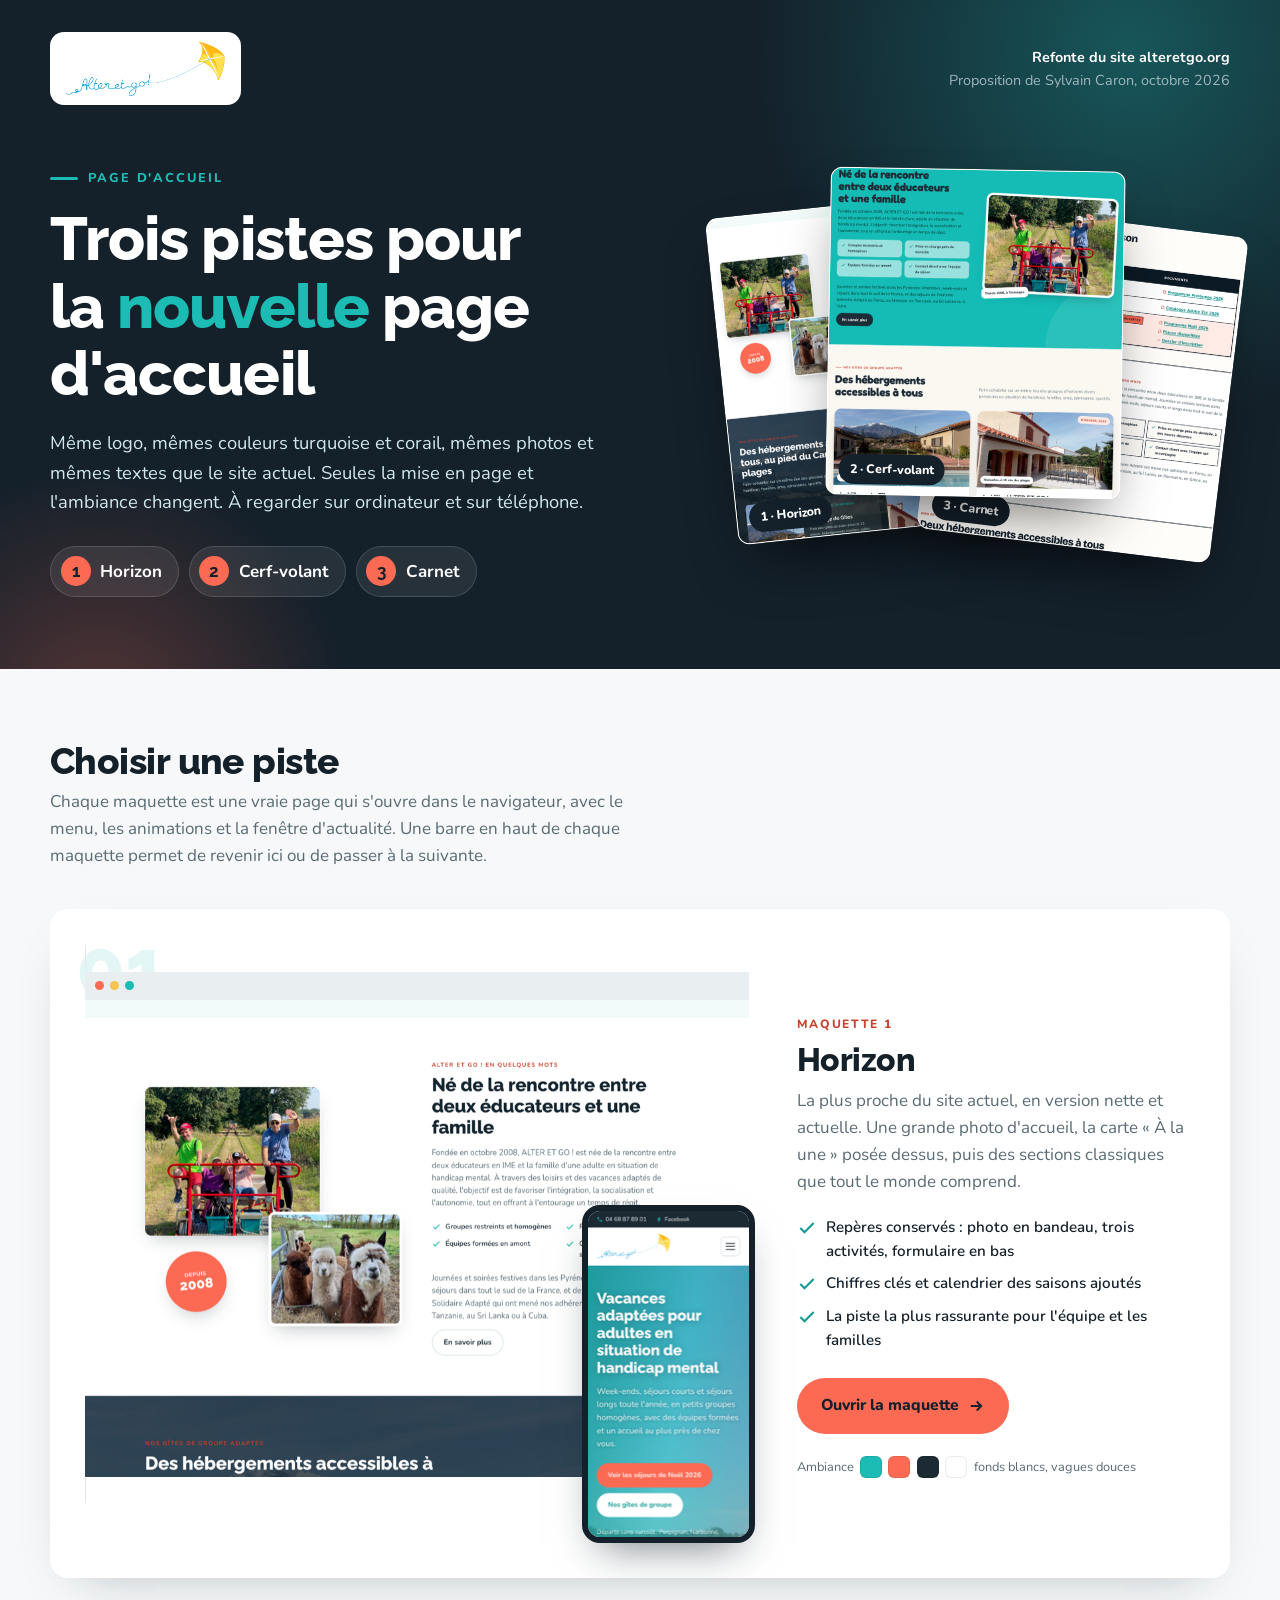
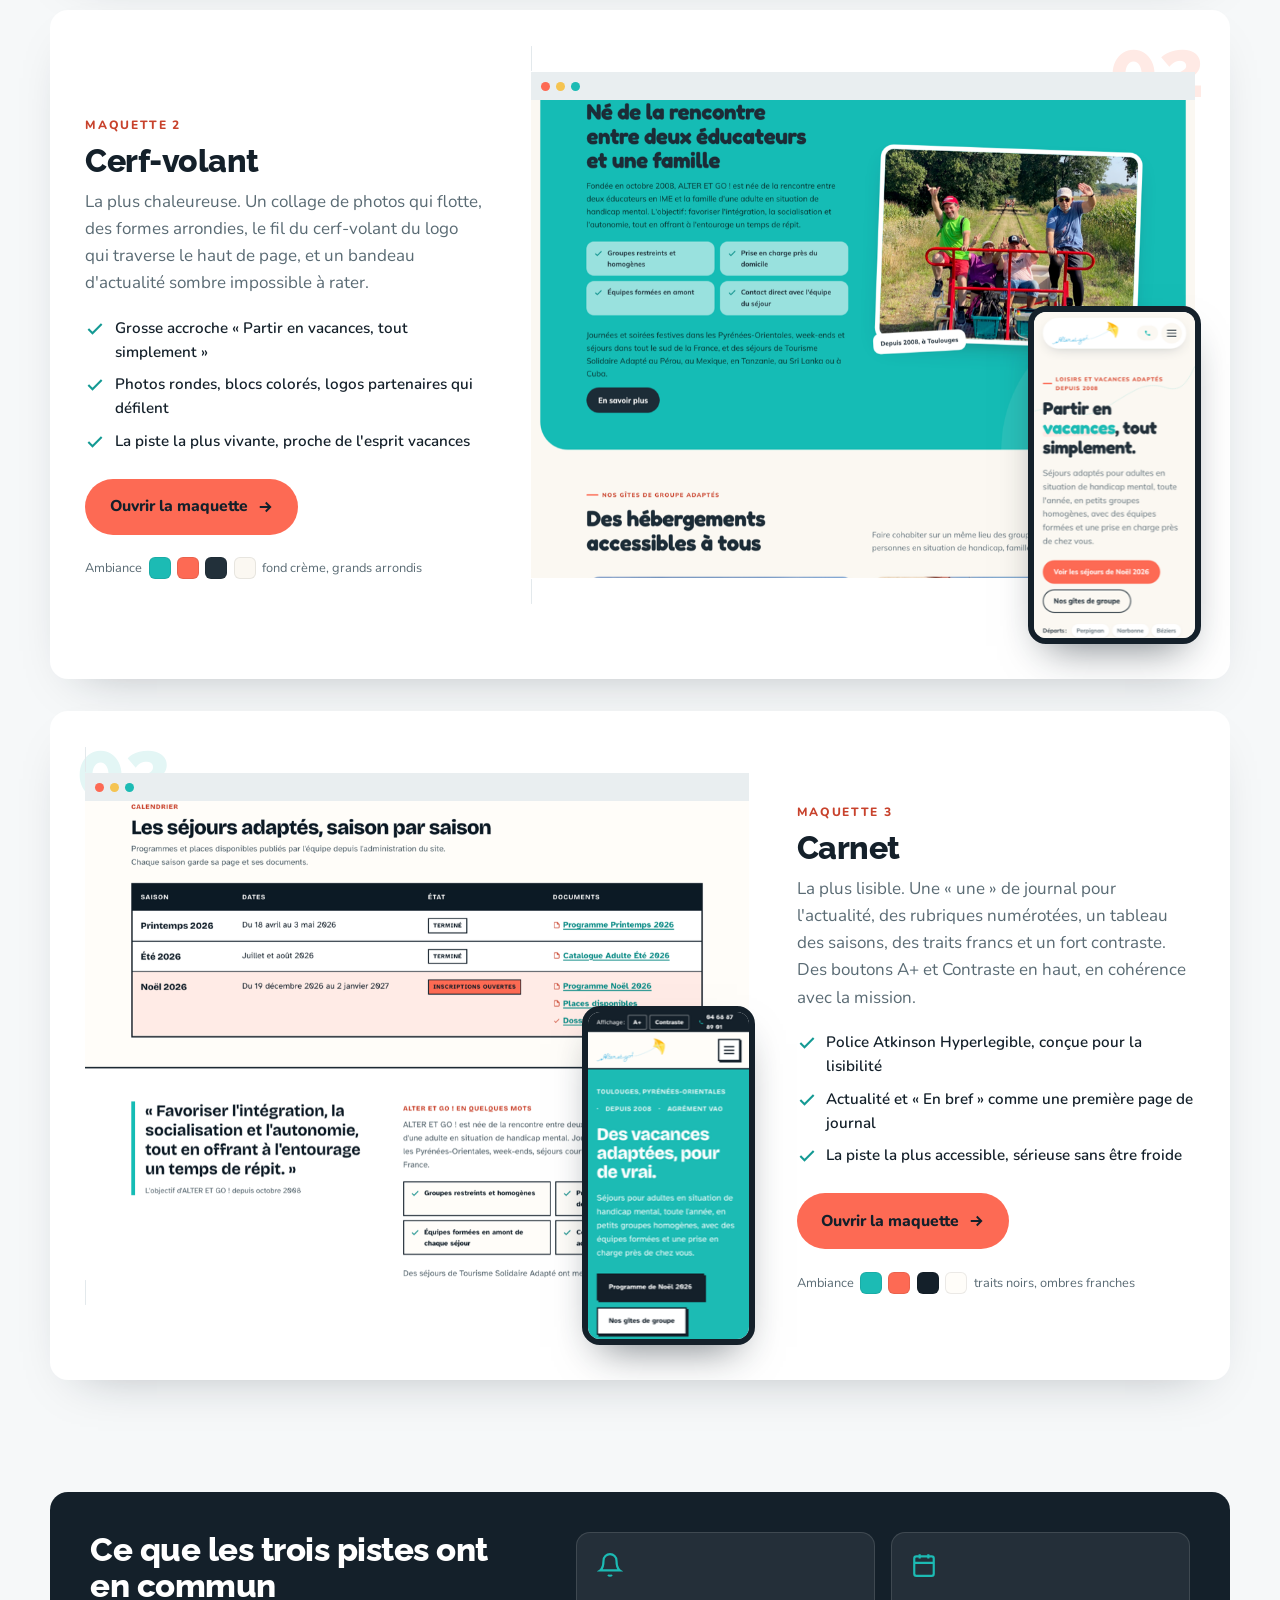
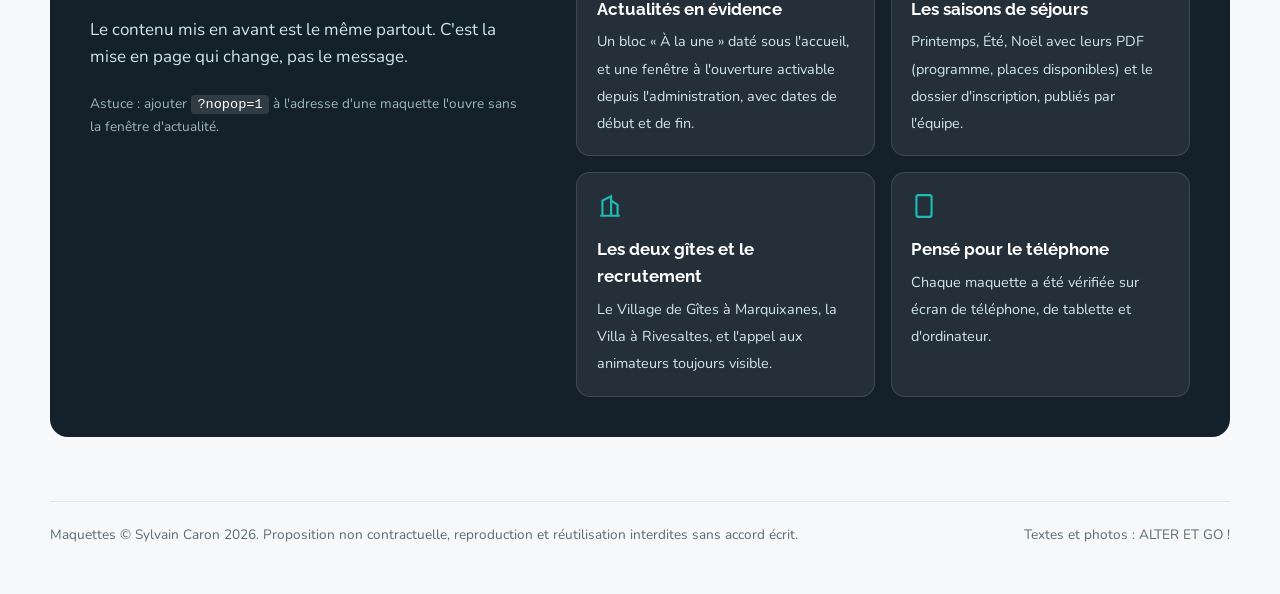
==== index.html @ 238f7282 "Maquettes page d'accueil ALTER ET GO ! : 3 pistes, index, barre de navigation Co-Authored-By: Claude" ====
<!DOCTYPE html>
<html lang="fr">
<head>
<meta charset="utf-8">
<meta name="viewport" content="width=device-width, initial-scale=1">
<title>ALTER ET GO ! Trois pistes pour la nouvelle page d'accueil</title>
<meta name="robots" content="noindex, nofollow">
<meta name="author" content="Sylvain Caron">
<meta name="copyright" content="Maquettes (c) Sylvain Caron 2026. Proposition non contractuelle. Reproduction et réutilisation interdites sans accord écrit.">
<link rel="preconnect" href="https://fonts.googleapis.com">
<link href="https://fonts.googleapis.com/css2?family=Raleway:wght@700;800&family=Nunito:wght@400;600;700;800&display=swap" rel="stylesheet">
<style>
:root{--turquoise:#1cbbb4;--turquoise-d:#149a94;--turquoise-l:#e3f6f5;--corail:#fd6a54;--corail-d:#c8422c;--corail-l:#ffeae5;--encre:#14202a;--encre-2:#1b2a33;--gris:#5a6b74;--papier:#f6f8f9;--blanc:#fff;--display:'Raleway',sans-serif;--body:'Nunito',sans-serif;--r:18px}
*{box-sizing:border-box;margin:0;padding:0}
html{scroll-behavior:smooth}
body{font-family:var(--body);background:var(--papier);color:var(--encre);line-height:1.6;font-size:17px;-webkit-font-smoothing:antialiased;overflow-x:hidden}
img{display:block;max-width:100%}
a{color:var(--turquoise-d)}
h1,h2,h3{font-family:var(--display);line-height:1.1;letter-spacing:-.015em;font-weight:800}
.wrap{width:min(1180px,100% - 40px);margin-inline:auto}
.btn{display:inline-flex;align-items:center;gap:.5rem;padding:.85rem 1.4rem;border-radius:999px;font-weight:800;text-decoration:none;cursor:pointer;border:2px solid transparent;transition:transform .2s,box-shadow .2s,background .2s;font-size:.98rem}
.btn:hover{transform:translateY(-2px);box-shadow:0 14px 30px -14px rgba(20,32,42,.5)}
.btn:focus-visible{outline:3px solid var(--corail);outline-offset:3px}
.btn-corail{background:var(--corail);color:var(--encre)}
.btn-blanc{background:#fff;color:var(--encre);border-color:#dfe7ea}
.btn-ghost{background:transparent;color:#fff;border-color:rgba(255,255,255,.4)}
.btn svg{width:18px;height:18px}
@media(prefers-reduced-motion:reduce){*{animation:none!important;transition:none!important}}

/* entete */
.top{background:var(--encre);color:#fff;position:relative;overflow:hidden}
.top::before{content:"";position:absolute;width:900px;height:900px;border-radius:50%;background:radial-gradient(circle,rgba(28,187,180,.35),transparent 60%);right:-300px;top:-400px}
.top::after{content:"";position:absolute;width:600px;height:600px;border-radius:50%;background:radial-gradient(circle,rgba(253,106,84,.28),transparent 60%);left:-200px;bottom:-350px}
.top .wrap{position:relative;z-index:1;padding:2rem 0 4.5rem}
.top .ligne{display:flex;justify-content:space-between;align-items:center;gap:1rem;flex-wrap:wrap;margin-bottom:3.5rem}
.top .logo{background:#fff;border-radius:14px;padding:.6rem 1rem;display:inline-block}
.top .logo img{height:54px}
.top .qui{font-size:.9rem;color:#9fb6bd;text-align:right}
.top .qui b{color:#fff;display:block}
.top .hero{display:grid;grid-template-columns:1.1fr .9fr;gap:3rem;align-items:center}
.top .kicker{display:inline-flex;align-items:center;gap:.6rem;font-weight:800;font-size:.8rem;letter-spacing:.14em;text-transform:uppercase;color:var(--turquoise);margin-bottom:1rem}
.top .kicker i{width:28px;height:3px;background:var(--turquoise);border-radius:3px}
.top h1{font-size:clamp(2.3rem,4.8vw,3.9rem);max-width:14ch}
.top h1 em{font-style:normal;color:var(--turquoise)}
.top p.lead{color:#cfe7ea;font-size:1.15rem;max-width:50ch;margin:1.3rem 0 1.8rem}
.top .sommaire{display:flex;gap:.6rem;flex-wrap:wrap}
.top .sommaire a{display:inline-flex;align-items:center;gap:.6rem;background:rgba(255,255,255,.08);border:1px solid rgba(255,255,255,.14);color:#fff;text-decoration:none;font-weight:700;padding:.6rem 1rem .6rem .6rem;border-radius:999px;transition:background .2s}
.top .sommaire a:hover{background:rgba(255,255,255,.18)}
.top .sommaire a b{width:30px;height:30px;border-radius:50%;background:var(--corail);color:var(--encre);display:grid;place-items:center;font-family:var(--display)}
/* eventail de 3 ecrans */
.eventail{position:relative;height:420px}
.eventail figure{position:absolute;border-radius:12px;overflow:hidden;box-shadow:0 30px 60px -20px rgba(0,0,0,.6);border:1px solid rgba(255,255,255,.15);background:#fff;transition:transform .4s}
.eventail figure img{width:100%;height:100%;object-fit:cover;object-position:top}
.eventail .e1{width:58%;height:78%;left:0;top:8%;transform:rotate(-6deg);z-index:1}
.eventail .e2{width:58%;height:78%;left:21%;top:0;transform:rotate(1deg);z-index:2}
.eventail .e3{width:58%;height:78%;right:0;top:12%;transform:rotate(7deg);z-index:1}
.eventail figure:hover{transform:rotate(0) scale(1.04);z-index:5}
.eventail figcaption{position:absolute;left:12px;bottom:10px;background:var(--encre);color:#fff;font-size:.78rem;font-weight:800;padding:.3rem .7rem;border-radius:999px}

/* grille de choix */
.choix{padding:4.5rem 0 2rem}
.choix h2{font-size:clamp(1.7rem,3vw,2.3rem);margin-bottom:.4rem}
.choix p.intro{color:var(--gris);max-width:62ch;margin-bottom:2.5rem}
.panneau{display:grid;grid-template-columns:1.25fr .75fr;gap:3rem;align-items:center;background:#fff;border-radius:var(--r);padding:2.2rem;margin-bottom:2rem;box-shadow:0 20px 50px -30px rgba(20,32,42,.35);position:relative;overflow:hidden}
.panneau:nth-child(even){grid-template-columns:.75fr 1.25fr}
.panneau:nth-child(even) .txt{order:-1}
.panneau .num{position:absolute;top:1.2rem;left:1.6rem;font-family:var(--display);font-weight:800;font-size:5rem;line-height:1;color:var(--turquoise-l);user-select:none;z-index:0}
.panneau:nth-child(even) .num{left:auto;right:1.6rem;color:var(--corail-l)}
.ecrans{position:relative;z-index:1;padding:0 0 2.4rem}
.ecrans .desk{border-radius:12px;overflow:hidden;box-shadow:0 24px 50px -24px rgba(20,32,42,.55);border:1px solid #e3e9ec;background:#fff}
.ecrans .desk .chrome{height:28px;background:#e9eef0;display:flex;align-items:center;gap:6px;padding:0 10px}
.ecrans .desk .chrome i{width:9px;height:9px;border-radius:50%;background:#c9d3d8}
.ecrans .desk .chrome i:first-child{background:var(--corail)}.ecrans .desk .chrome i:nth-child(2){background:#f5c451}.ecrans .desk .chrome i:nth-child(3){background:var(--turquoise)}
.ecrans .desk img{aspect-ratio:1000/720;object-fit:cover;object-position:top;width:100%}
.ecrans .mob{position:absolute;right:-6px;bottom:0;width:26%;border-radius:18px;border:6px solid var(--encre);overflow:hidden;box-shadow:0 20px 40px -18px rgba(20,32,42,.6);background:#fff;transition:transform .3s}
.ecrans .mob img{aspect-ratio:187/380;object-fit:cover;object-position:top;width:100%}
.panneau:hover .mob{transform:translateY(-8px) rotate(-2deg)}
.txt{position:relative;z-index:1}
.txt .tag{display:inline-block;font-weight:800;font-size:.75rem;letter-spacing:.14em;text-transform:uppercase;color:var(--corail-d);margin-bottom:.5rem}
.txt h3{font-size:2rem;margin-bottom:.6rem}
.txt p{color:var(--gris)}
.txt ul{list-style:none;margin:1.2rem 0 1.6rem;display:grid;gap:.5rem}
.txt li{display:flex;gap:.6rem;align-items:flex-start;font-weight:600;font-size:.95rem}
.txt li svg{width:20px;height:20px;color:var(--turquoise-d);flex:none;margin-top:3px}
.txt .actions{display:flex;gap:.7rem;flex-wrap:wrap}
.txt .ambiance{display:flex;gap:.4rem;margin-top:1.4rem;align-items:center;font-size:.8rem;color:var(--gris)}
.txt .ambiance i{width:22px;height:22px;border-radius:6px;display:inline-block;border:1px solid rgba(0,0,0,.08)}

/* commun */
.commun{padding:3rem 0 4rem}
.commun .boite{background:var(--encre);color:#fff;border-radius:var(--r);padding:2.5rem;display:grid;grid-template-columns:1fr 1.4fr;gap:3rem;align-items:start}
.commun h2{font-size:clamp(1.6rem,2.6vw,2.1rem)}
.commun p{color:#cfe7ea;margin-top:.7rem}
.commun .tuiles{display:grid;grid-template-columns:1fr 1fr;gap:1rem}
.commun .tuile{background:rgba(255,255,255,.07);border:1px solid rgba(255,255,255,.12);border-radius:14px;padding:1.2rem}
.commun .tuile svg{width:26px;height:26px;color:var(--turquoise);margin-bottom:.6rem}
.commun .tuile b{display:block;font-family:var(--display);font-size:1.05rem;margin-bottom:.3rem}
.commun .tuile span{font-size:.9rem;color:#cfe7ea}
.commun .astuce{margin-top:1.4rem;font-size:.85rem;color:#9fb6bd}
.commun code{background:rgba(255,255,255,.12);padding:.1rem .4rem;border-radius:4px;color:#fff}

footer{padding:0 0 3rem;font-size:.85rem;color:var(--gris)}
footer .wrap{border-top:1px solid #dfe7ea;padding-top:1.4rem;display:flex;justify-content:space-between;gap:1rem;flex-wrap:wrap}

@media(max-width:1024px){
  .top .hero{grid-template-columns:1fr}
  .eventail{height:340px}
  .panneau,.panneau:nth-child(even){grid-template-columns:1fr}
  .panneau:nth-child(even) .txt{order:0}
  .commun .boite{grid-template-columns:1fr}
}
@media(max-width:640px){
  body{font-size:16px}
  .top .wrap{padding:1.4rem 0 3rem}
  .top .qui{text-align:left}
  .eventail{height:240px}
  .panneau{padding:1.4rem}
  .panneau .num{font-size:3.5rem}
  .txt h3{font-size:1.6rem}
  .commun .boite{padding:1.6rem}
  .commun .tuiles{grid-template-columns:1fr}
  .ecrans .mob{width:32%}
}
</style>
</head>
<body>

<header class="top">
  <div class="wrap">
    <div class="ligne">
      <span class="logo"><img src="assets/img/logo.png" alt="ALTER ET GO !"></span>
      <p class="qui"><b>Refonte du site alteretgo.org</b>Proposition de Sylvain Caron, octobre 2026</p>
    </div>
    <div class="hero">
      <div>
        <span class="kicker"><i></i>Page d'accueil</span>
        <h1>Trois pistes pour la <em>nouvelle</em> page d'accueil</h1>
        <p class="lead">Même logo, mêmes couleurs turquoise et corail, mêmes photos et mêmes textes que le site actuel. Seules la mise en page et l'ambiance changent. À regarder sur ordinateur et sur téléphone.</p>
        <div class="sommaire">
          <a href="#m1"><b>1</b>Horizon</a>
          <a href="#m2"><b>2</b>Cerf-volant</a>
          <a href="#m3"><b>3</b>Carnet</a>
        </div>
      </div>
      <div class="eventail" aria-hidden="true">
        <figure class="e1"><img src="apercus/m1.png" alt=""><figcaption>1 · Horizon</figcaption></figure>
        <figure class="e2"><img src="apercus/m2.png" alt=""><figcaption>2 · Cerf-volant</figcaption></figure>
        <figure class="e3"><img src="apercus/m3.png" alt=""><figcaption>3 · Carnet</figcaption></figure>
      </div>
    </div>
  </div>
</header>

<main class="choix">
  <div class="wrap">
    <h2>Choisir une piste</h2>
    <p class="intro">Chaque maquette est une vraie page qui s'ouvre dans le navigateur, avec le menu, les animations et la fenêtre d'actualité. Une barre en haut de chaque maquette permet de revenir ici ou de passer à la suivante.</p>

    <article class="panneau" id="m1">
      <span class="num">01</span>
      <div class="ecrans">
        <a class="desk" href="maquette-1-horizon.html"><div class="chrome"><i></i><i></i><i></i></div><img src="apercus/m1.png" alt="Aperçu de la maquette Horizon sur ordinateur"></a>
        <a class="mob" href="maquette-1-horizon.html"><img src="apercus/m1-mobile.png" alt="Aperçu de la maquette Horizon sur téléphone"></a>
      </div>
      <div class="txt">
        <span class="tag">Maquette 1</span>
        <h3>Horizon</h3>
        <p>La plus proche du site actuel, en version nette et actuelle. Une grande photo d'accueil, la carte « À la une » posée dessus, puis des sections classiques que tout le monde comprend.</p>
        <ul>
          <li><svg viewBox="0 0 24 24" fill="none" stroke="currentColor" stroke-width="2.5"><path d="M20 6 9 17l-5-5"/></svg>Repères conservés : photo en bandeau, trois activités, formulaire en bas</li>
          <li><svg viewBox="0 0 24 24" fill="none" stroke="currentColor" stroke-width="2.5"><path d="M20 6 9 17l-5-5"/></svg>Chiffres clés et calendrier des saisons ajoutés</li>
          <li><svg viewBox="0 0 24 24" fill="none" stroke="currentColor" stroke-width="2.5"><path d="M20 6 9 17l-5-5"/></svg>La piste la plus rassurante pour l'équipe et les familles</li>
        </ul>
        <div class="actions"><a class="btn btn-corail" href="maquette-1-horizon.html">Ouvrir la maquette <svg viewBox="0 0 24 24" fill="none" stroke="currentColor" stroke-width="2.5"><path d="M5 12h14M13 6l6 6-6 6"/></svg></a></div>
        <div class="ambiance">Ambiance <i style="background:#1cbbb4"></i><i style="background:#fd6a54"></i><i style="background:#1b2a33"></i><i style="background:#fff"></i> fonds blancs, vagues douces</div>
      </div>
    </article>

    <article class="panneau" id="m2">
      <span class="num">02</span>
      <div class="ecrans">
        <a class="desk" href="maquette-2-cerf-volant.html"><div class="chrome"><i></i><i></i><i></i></div><img src="apercus/m2.png" alt="Aperçu de la maquette Cerf-volant sur ordinateur"></a>
        <a class="mob" href="maquette-2-cerf-volant.html"><img src="apercus/m2-mobile.png" alt="Aperçu de la maquette Cerf-volant sur téléphone"></a>
      </div>
      <div class="txt">
        <span class="tag">Maquette 2</span>
        <h3>Cerf-volant</h3>
        <p>La plus chaleureuse. Un collage de photos qui flotte, des formes arrondies, le fil du cerf-volant du logo qui traverse le haut de page, et un bandeau d'actualité sombre impossible à rater.</p>
        <ul>
          <li><svg viewBox="0 0 24 24" fill="none" stroke="currentColor" stroke-width="2.5"><path d="M20 6 9 17l-5-5"/></svg>Grosse accroche « Partir en vacances, tout simplement »</li>
          <li><svg viewBox="0 0 24 24" fill="none" stroke="currentColor" stroke-width="2.5"><path d="M20 6 9 17l-5-5"/></svg>Photos rondes, blocs colorés, logos partenaires qui défilent</li>
          <li><svg viewBox="0 0 24 24" fill="none" stroke="currentColor" stroke-width="2.5"><path d="M20 6 9 17l-5-5"/></svg>La piste la plus vivante, proche de l'esprit vacances</li>
        </ul>
        <div class="actions"><a class="btn btn-corail" href="maquette-2-cerf-volant.html">Ouvrir la maquette <svg viewBox="0 0 24 24" fill="none" stroke="currentColor" stroke-width="2.5"><path d="M5 12h14M13 6l6 6-6 6"/></svg></a></div>
        <div class="ambiance">Ambiance <i style="background:#1cbbb4"></i><i style="background:#fd6a54"></i><i style="background:#22303a"></i><i style="background:#fbf8f2"></i> fond crème, grands arrondis</div>
      </div>
    </article>

    <article class="panneau" id="m3">
      <span class="num">03</span>
      <div class="ecrans">
        <a class="desk" href="maquette-3-carnet.html"><div class="chrome"><i></i><i></i><i></i></div><img src="apercus/m3.png" alt="Aperçu de la maquette Carnet sur ordinateur"></a>
        <a class="mob" href="maquette-3-carnet.html"><img src="apercus/m3-mobile.png" alt="Aperçu de la maquette Carnet sur téléphone"></a>
      </div>
      <div class="txt">
        <span class="tag">Maquette 3</span>
        <h3>Carnet</h3>
        <p>La plus lisible. Une « une » de journal pour l'actualité, des rubriques numérotées, un tableau des saisons, des traits francs et un fort contraste. Des boutons A+ et Contraste en haut, en cohérence avec la mission.</p>
        <ul>
          <li><svg viewBox="0 0 24 24" fill="none" stroke="currentColor" stroke-width="2.5"><path d="M20 6 9 17l-5-5"/></svg>Police Atkinson Hyperlegible, conçue pour la lisibilité</li>
          <li><svg viewBox="0 0 24 24" fill="none" stroke="currentColor" stroke-width="2.5"><path d="M20 6 9 17l-5-5"/></svg>Actualité et « En bref » comme une première page de journal</li>
          <li><svg viewBox="0 0 24 24" fill="none" stroke="currentColor" stroke-width="2.5"><path d="M20 6 9 17l-5-5"/></svg>La piste la plus accessible, sérieuse sans être froide</li>
        </ul>
        <div class="actions"><a class="btn btn-corail" href="maquette-3-carnet.html">Ouvrir la maquette <svg viewBox="0 0 24 24" fill="none" stroke="currentColor" stroke-width="2.5"><path d="M5 12h14M13 6l6 6-6 6"/></svg></a></div>
        <div class="ambiance">Ambiance <i style="background:#1cbbb4"></i><i style="background:#fd6a54"></i><i style="background:#14202a"></i><i style="background:#fffdf9"></i> traits noirs, ombres franches</div>
      </div>
    </article>
  </div>
</main>

<section class="commun">
  <div class="wrap">
    <div class="boite">
      <div>
        <h2>Ce que les trois pistes ont en commun</h2>
        <p>Le contenu mis en avant est le même partout. C'est la mise en page qui change, pas le message.</p>
        <p class="astuce">Astuce : ajouter <code>?nopop=1</code> à l'adresse d'une maquette l'ouvre sans la fenêtre d'actualité.</p>
      </div>
      <div class="tuiles">
        <div class="tuile"><svg viewBox="0 0 24 24" fill="none" stroke="currentColor" stroke-width="2"><path d="M18 8A6 6 0 0 0 6 8c0 7-3 9-3 9h18s-3-2-3-9"/><path d="M13.7 21a2 2 0 0 1-3.4 0"/></svg><b>Actualités en évidence</b><span>Un bloc « À la une » daté sous l'accueil, et une fenêtre à l'ouverture activable depuis l'administration, avec dates de début et de fin.</span></div>
        <div class="tuile"><svg viewBox="0 0 24 24" fill="none" stroke="currentColor" stroke-width="2"><rect x="3" y="4" width="18" height="18" rx="2"/><path d="M16 2v4M8 2v4M3 10h18"/></svg><b>Les saisons de séjours</b><span>Printemps, Été, Noël avec leurs PDF (programme, places disponibles) et le dossier d'inscription, publiés par l'équipe.</span></div>
        <div class="tuile"><svg viewBox="0 0 24 24" fill="none" stroke="currentColor" stroke-width="2"><path d="M3 21h18M5 21V7l8-4v18M19 21V11l-6-4"/></svg><b>Les deux gîtes et le recrutement</b><span>Le Village de Gîtes à Marquixanes, la Villa à Rivesaltes, et l'appel aux animateurs toujours visible.</span></div>
        <div class="tuile"><svg viewBox="0 0 24 24" fill="none" stroke="currentColor" stroke-width="2"><rect x="5" y="2" width="14" height="20" rx="2"/><path d="M12 18h.01"/></svg><b>Pensé pour le téléphone</b><span>Chaque maquette a été vérifiée sur écran de téléphone, de tablette et d'ordinateur.</span></div>
      </div>
    </div>
  </div>
</section>

<footer><div class="wrap"><span>Maquettes © Sylvain Caron 2026. Proposition non contractuelle, reproduction et réutilisation interdites sans accord écrit.</span><span>Textes et photos : ALTER ET GO !</span></div></footer>
</body>
</html>
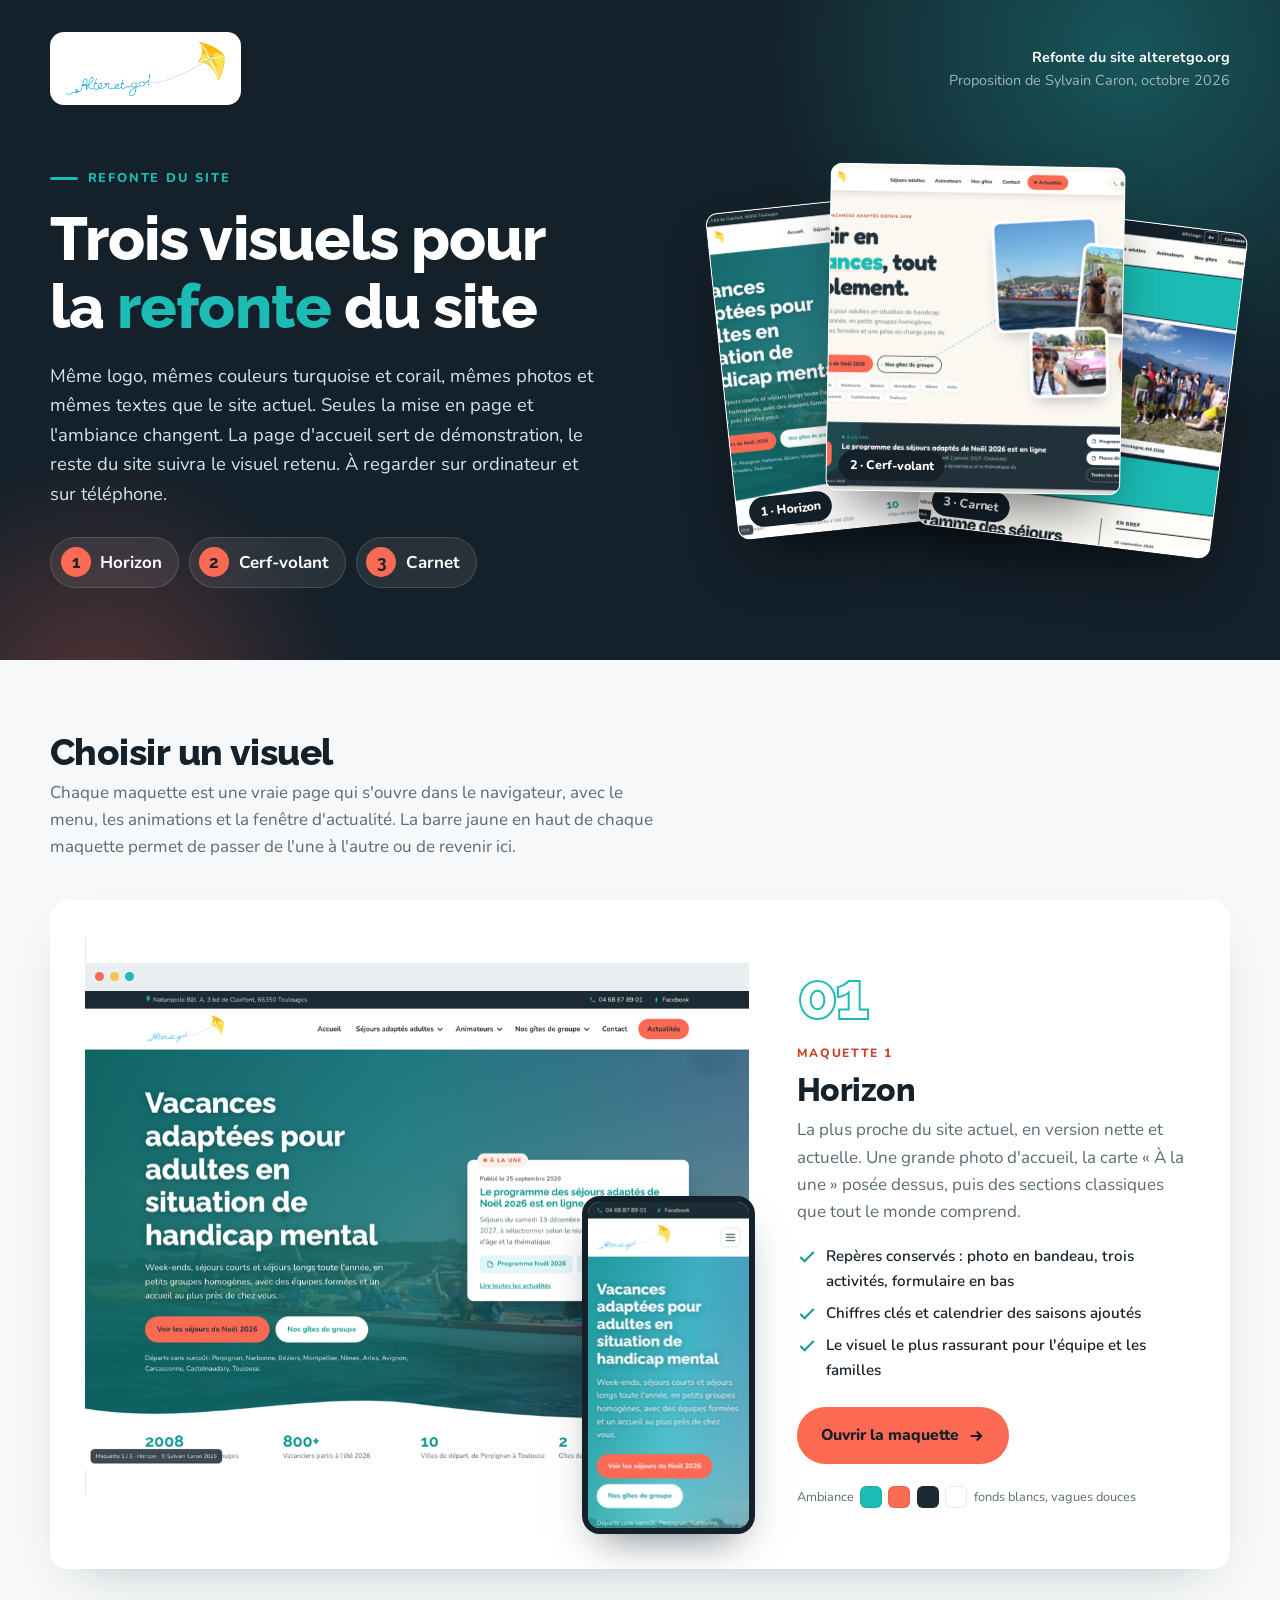
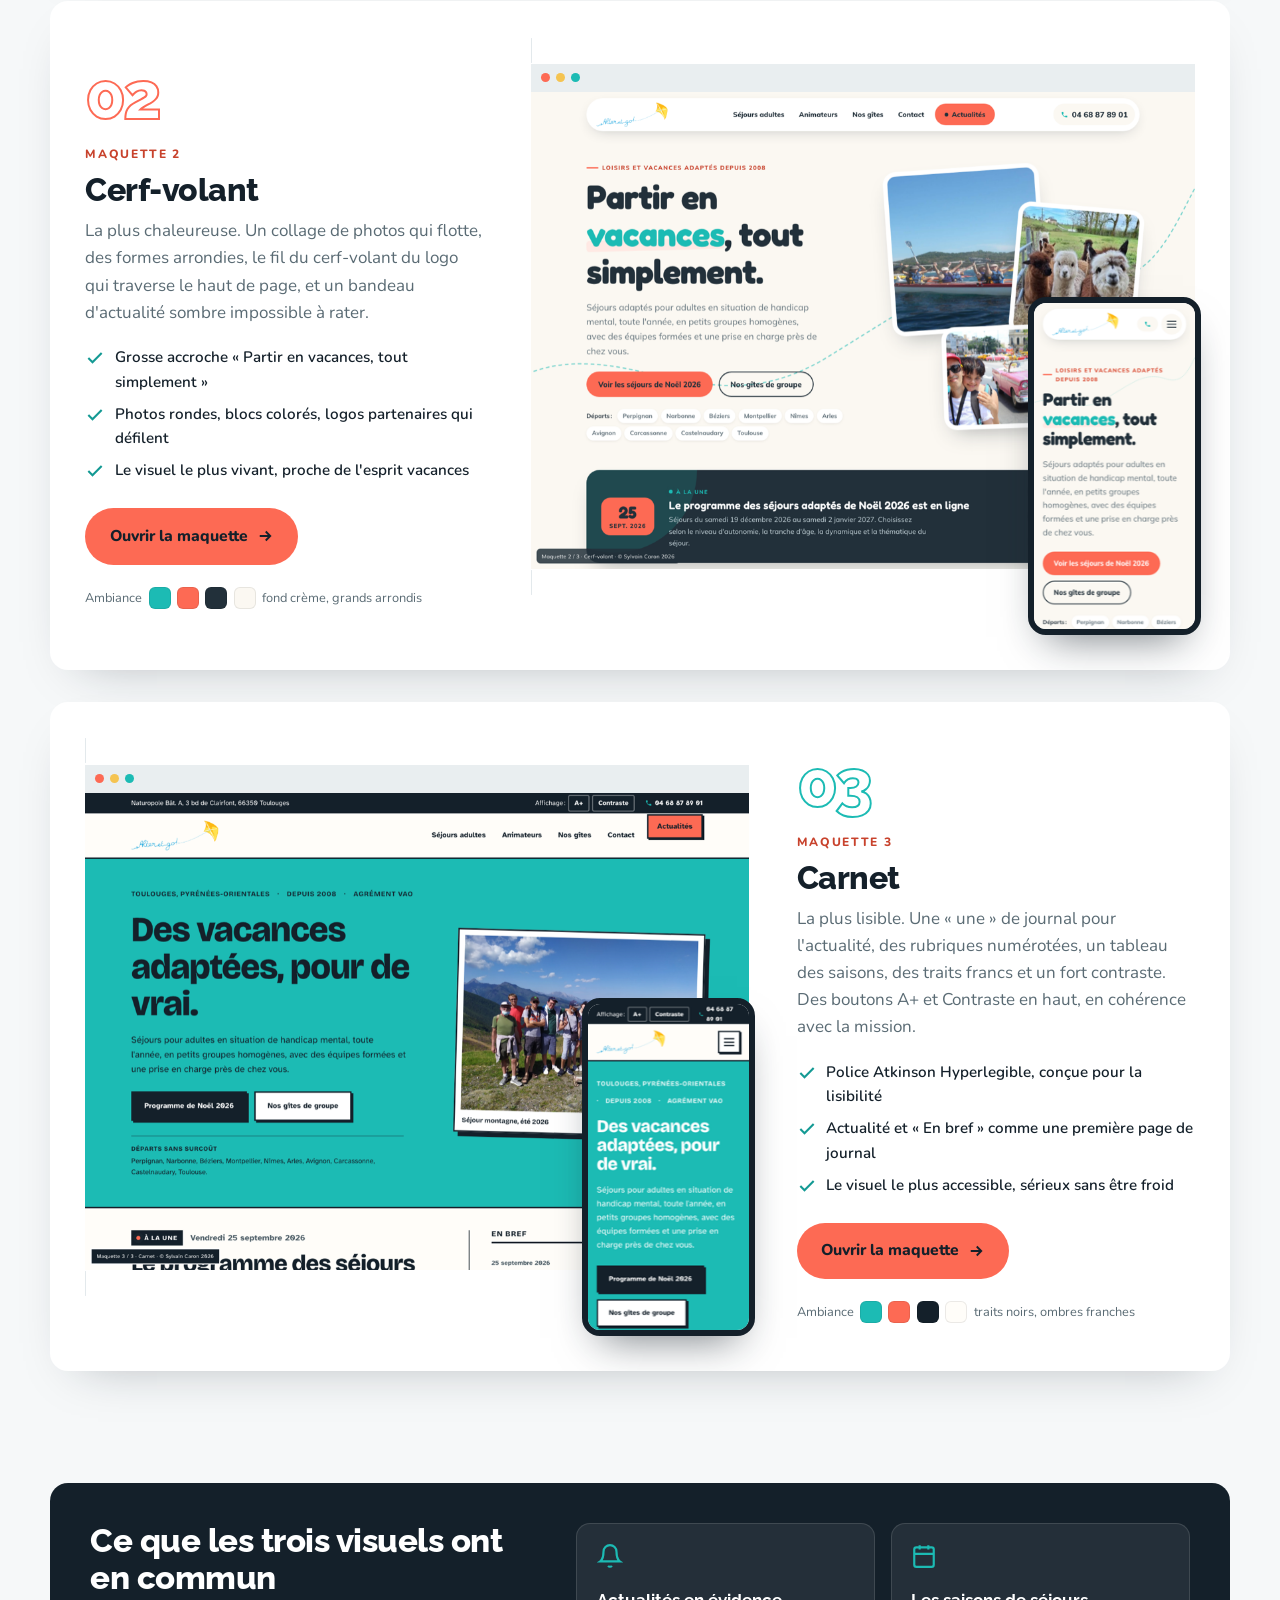
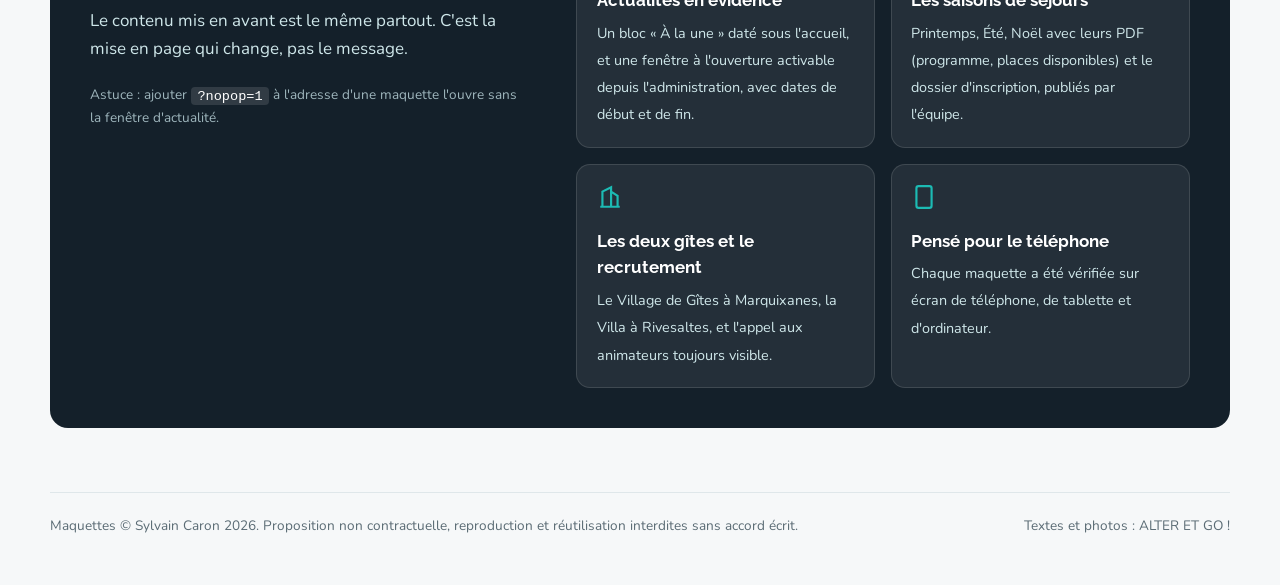
==== commit bf75129b: "Index : trois visuels pour la refonte, numéros visibles ; barre jaune inter-maquettes avec onglets n" ====
--- a/index.html
+++ b/index.html
@@ -3,7 +3,7 @@
 <head>
 <meta charset="utf-8">
 <meta name="viewport" content="width=device-width, initial-scale=1">
-<title>ALTER ET GO ! Trois pistes pour la nouvelle page d'accueil</title>
+<title>ALTER ET GO ! Trois visuels pour la refonte du site</title>
 <meta name="robots" content="noindex, nofollow">
 <meta name="author" content="Sylvain Caron">
 <meta name="copyright" content="Maquettes (c) Sylvain Caron 2026. Proposition non contractuelle. Reproduction et réutilisation interdites sans accord écrit.">
@@ -64,8 +64,8 @@
 .panneau{display:grid;grid-template-columns:1.25fr .75fr;gap:3rem;align-items:center;background:#fff;border-radius:var(--r);padding:2.2rem;margin-bottom:2rem;box-shadow:0 20px 50px -30px rgba(20,32,42,.35);position:relative;overflow:hidden}
 .panneau:nth-child(even){grid-template-columns:.75fr 1.25fr}
 .panneau:nth-child(even) .txt{order:-1}
-.panneau .num{position:absolute;top:1.2rem;left:1.6rem;font-family:var(--display);font-weight:800;font-size:5rem;line-height:1;color:var(--turquoise-l);user-select:none;z-index:0}
-.panneau:nth-child(even) .num{left:auto;right:1.6rem;color:var(--corail-l)}
+.txt .num{display:block;font-family:var(--display);font-weight:800;font-size:4.2rem;line-height:1;color:transparent;-webkit-text-stroke:2px var(--turquoise);margin-bottom:.6rem;letter-spacing:-.04em}
+.panneau:nth-child(even) .txt .num{-webkit-text-stroke-color:var(--corail)}
 .ecrans{position:relative;z-index:1;padding:0 0 2.4rem}
 .ecrans .desk{border-radius:12px;overflow:hidden;box-shadow:0 24px 50px -24px rgba(20,32,42,.55);border:1px solid #e3e9ec;background:#fff}
 .ecrans .desk .chrome{height:28px;background:#e9eef0;display:flex;align-items:center;gap:6px;padding:0 10px}
@@ -115,7 +115,7 @@
   .top .qui{text-align:left}
   .eventail{height:240px}
   .panneau{padding:1.4rem}
-  .panneau .num{font-size:3.5rem}
+  .txt .num{font-size:3rem}
   .txt h3{font-size:1.6rem}
   .commun .boite{padding:1.6rem}
   .commun .tuiles{grid-template-columns:1fr}
@@ -133,9 +133,9 @@
     </div>
     <div class="hero">
       <div>
-        <span class="kicker"><i></i>Page d'accueil</span>
-        <h1>Trois pistes pour la <em>nouvelle</em> page d'accueil</h1>
-        <p class="lead">Même logo, mêmes couleurs turquoise et corail, mêmes photos et mêmes textes que le site actuel. Seules la mise en page et l'ambiance changent. À regarder sur ordinateur et sur téléphone.</p>
+        <span class="kicker"><i></i>Refonte du site</span>
+        <h1>Trois visuels pour la <em>refonte</em> du site</h1>
+        <p class="lead">Même logo, mêmes couleurs turquoise et corail, mêmes photos et mêmes textes que le site actuel. Seules la mise en page et l'ambiance changent. La page d'accueil sert de démonstration, le reste du site suivra le visuel retenu. À regarder sur ordinateur et sur téléphone.</p>
         <div class="sommaire">
           <a href="#m1"><b>1</b>Horizon</a>
           <a href="#m2"><b>2</b>Cerf-volant</a>
@@ -153,23 +153,23 @@
 
 <main class="choix">
   <div class="wrap">
-    <h2>Choisir une piste</h2>
-    <p class="intro">Chaque maquette est une vraie page qui s'ouvre dans le navigateur, avec le menu, les animations et la fenêtre d'actualité. Une barre en haut de chaque maquette permet de revenir ici ou de passer à la suivante.</p>
+    <h2>Choisir un visuel</h2>
+    <p class="intro">Chaque maquette est une vraie page qui s'ouvre dans le navigateur, avec le menu, les animations et la fenêtre d'actualité. La barre jaune en haut de chaque maquette permet de passer de l'une à l'autre ou de revenir ici.</p>
 
     <article class="panneau" id="m1">
-      <span class="num">01</span>
       <div class="ecrans">
         <a class="desk" href="maquette-1-horizon.html"><div class="chrome"><i></i><i></i><i></i></div><img src="apercus/m1.png" alt="Aperçu de la maquette Horizon sur ordinateur"></a>
         <a class="mob" href="maquette-1-horizon.html"><img src="apercus/m1-mobile.png" alt="Aperçu de la maquette Horizon sur téléphone"></a>
       </div>
       <div class="txt">
+        <span class="num">01</span>
         <span class="tag">Maquette 1</span>
         <h3>Horizon</h3>
         <p>La plus proche du site actuel, en version nette et actuelle. Une grande photo d'accueil, la carte « À la une » posée dessus, puis des sections classiques que tout le monde comprend.</p>
         <ul>
           <li><svg viewBox="0 0 24 24" fill="none" stroke="currentColor" stroke-width="2.5"><path d="M20 6 9 17l-5-5"/></svg>Repères conservés : photo en bandeau, trois activités, formulaire en bas</li>
           <li><svg viewBox="0 0 24 24" fill="none" stroke="currentColor" stroke-width="2.5"><path d="M20 6 9 17l-5-5"/></svg>Chiffres clés et calendrier des saisons ajoutés</li>
-          <li><svg viewBox="0 0 24 24" fill="none" stroke="currentColor" stroke-width="2.5"><path d="M20 6 9 17l-5-5"/></svg>La piste la plus rassurante pour l'équipe et les familles</li>
+          <li><svg viewBox="0 0 24 24" fill="none" stroke="currentColor" stroke-width="2.5"><path d="M20 6 9 17l-5-5"/></svg>Le visuel le plus rassurant pour l'équipe et les familles</li>
         </ul>
         <div class="actions"><a class="btn btn-corail" href="maquette-1-horizon.html">Ouvrir la maquette <svg viewBox="0 0 24 24" fill="none" stroke="currentColor" stroke-width="2.5"><path d="M5 12h14M13 6l6 6-6 6"/></svg></a></div>
         <div class="ambiance">Ambiance <i style="background:#1cbbb4"></i><i style="background:#fd6a54"></i><i style="background:#1b2a33"></i><i style="background:#fff"></i> fonds blancs, vagues douces</div>
@@ -177,19 +177,19 @@
     </article>
 
     <article class="panneau" id="m2">
-      <span class="num">02</span>
       <div class="ecrans">
         <a class="desk" href="maquette-2-cerf-volant.html"><div class="chrome"><i></i><i></i><i></i></div><img src="apercus/m2.png" alt="Aperçu de la maquette Cerf-volant sur ordinateur"></a>
         <a class="mob" href="maquette-2-cerf-volant.html"><img src="apercus/m2-mobile.png" alt="Aperçu de la maquette Cerf-volant sur téléphone"></a>
       </div>
       <div class="txt">
+        <span class="num">02</span>
         <span class="tag">Maquette 2</span>
         <h3>Cerf-volant</h3>
         <p>La plus chaleureuse. Un collage de photos qui flotte, des formes arrondies, le fil du cerf-volant du logo qui traverse le haut de page, et un bandeau d'actualité sombre impossible à rater.</p>
         <ul>
           <li><svg viewBox="0 0 24 24" fill="none" stroke="currentColor" stroke-width="2.5"><path d="M20 6 9 17l-5-5"/></svg>Grosse accroche « Partir en vacances, tout simplement »</li>
           <li><svg viewBox="0 0 24 24" fill="none" stroke="currentColor" stroke-width="2.5"><path d="M20 6 9 17l-5-5"/></svg>Photos rondes, blocs colorés, logos partenaires qui défilent</li>
-          <li><svg viewBox="0 0 24 24" fill="none" stroke="currentColor" stroke-width="2.5"><path d="M20 6 9 17l-5-5"/></svg>La piste la plus vivante, proche de l'esprit vacances</li>
+          <li><svg viewBox="0 0 24 24" fill="none" stroke="currentColor" stroke-width="2.5"><path d="M20 6 9 17l-5-5"/></svg>Le visuel le plus vivant, proche de l'esprit vacances</li>
         </ul>
         <div class="actions"><a class="btn btn-corail" href="maquette-2-cerf-volant.html">Ouvrir la maquette <svg viewBox="0 0 24 24" fill="none" stroke="currentColor" stroke-width="2.5"><path d="M5 12h14M13 6l6 6-6 6"/></svg></a></div>
         <div class="ambiance">Ambiance <i style="background:#1cbbb4"></i><i style="background:#fd6a54"></i><i style="background:#22303a"></i><i style="background:#fbf8f2"></i> fond crème, grands arrondis</div>
@@ -197,19 +197,19 @@
     </article>
 
     <article class="panneau" id="m3">
-      <span class="num">03</span>
       <div class="ecrans">
         <a class="desk" href="maquette-3-carnet.html"><div class="chrome"><i></i><i></i><i></i></div><img src="apercus/m3.png" alt="Aperçu de la maquette Carnet sur ordinateur"></a>
         <a class="mob" href="maquette-3-carnet.html"><img src="apercus/m3-mobile.png" alt="Aperçu de la maquette Carnet sur téléphone"></a>
       </div>
       <div class="txt">
+        <span class="num">03</span>
         <span class="tag">Maquette 3</span>
         <h3>Carnet</h3>
         <p>La plus lisible. Une « une » de journal pour l'actualité, des rubriques numérotées, un tableau des saisons, des traits francs et un fort contraste. Des boutons A+ et Contraste en haut, en cohérence avec la mission.</p>
         <ul>
           <li><svg viewBox="0 0 24 24" fill="none" stroke="currentColor" stroke-width="2.5"><path d="M20 6 9 17l-5-5"/></svg>Police Atkinson Hyperlegible, conçue pour la lisibilité</li>
           <li><svg viewBox="0 0 24 24" fill="none" stroke="currentColor" stroke-width="2.5"><path d="M20 6 9 17l-5-5"/></svg>Actualité et « En bref » comme une première page de journal</li>
-          <li><svg viewBox="0 0 24 24" fill="none" stroke="currentColor" stroke-width="2.5"><path d="M20 6 9 17l-5-5"/></svg>La piste la plus accessible, sérieuse sans être froide</li>
+          <li><svg viewBox="0 0 24 24" fill="none" stroke="currentColor" stroke-width="2.5"><path d="M20 6 9 17l-5-5"/></svg>Le visuel le plus accessible, sérieux sans être froid</li>
         </ul>
         <div class="actions"><a class="btn btn-corail" href="maquette-3-carnet.html">Ouvrir la maquette <svg viewBox="0 0 24 24" fill="none" stroke="currentColor" stroke-width="2.5"><path d="M5 12h14M13 6l6 6-6 6"/></svg></a></div>
         <div class="ambiance">Ambiance <i style="background:#1cbbb4"></i><i style="background:#fd6a54"></i><i style="background:#14202a"></i><i style="background:#fffdf9"></i> traits noirs, ombres franches</div>
@@ -222,7 +222,7 @@
   <div class="wrap">
     <div class="boite">
       <div>
-        <h2>Ce que les trois pistes ont en commun</h2>
+        <h2>Ce que les trois visuels ont en commun</h2>
         <p>Le contenu mis en avant est le même partout. C'est la mise en page qui change, pas le message.</p>
         <p class="astuce">Astuce : ajouter <code>?nopop=1</code> à l'adresse d'une maquette l'ouvre sans la fenêtre d'actualité.</p>
       </div>
